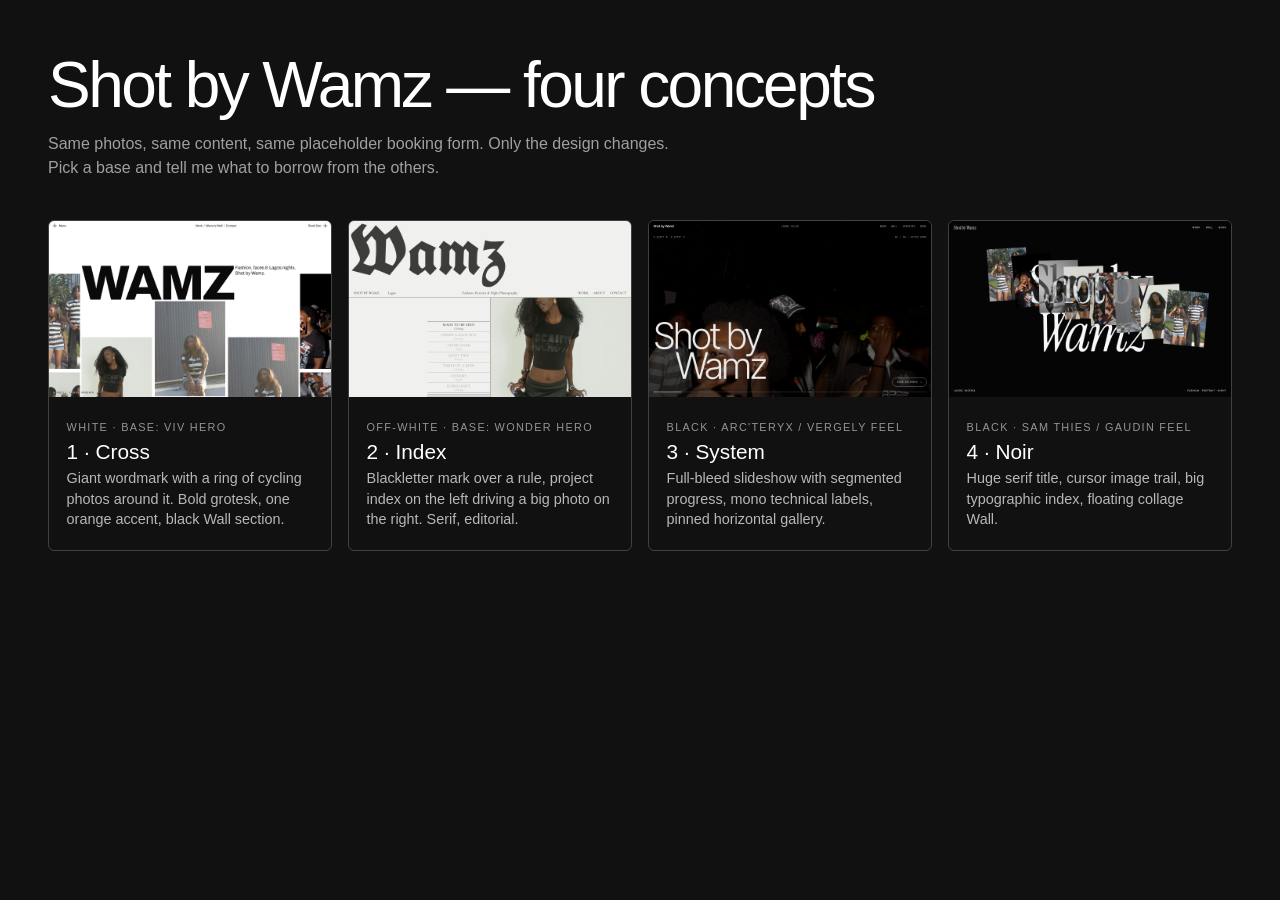
==== index.html @ 978f9d4b "Add four Shot by Wamz website concepts with shared content and booking form Co-Authored-By: Claude S" ====
<!doctype html><html lang="en"><head><meta charset="utf-8"><meta name="viewport" content="width=device-width,initial-scale=1">
<title>Shot by Wamz — Concepts</title>
<style>
*{box-sizing:border-box;margin:0}body{font-family:Helvetica,Arial,sans-serif;background:#111;color:#fff;padding:clamp(1.2rem,4vw,3rem)}
h1{font-weight:500;font-size:clamp(2rem,5vw,4rem);letter-spacing:-.04em}p.s{opacity:.6;margin:.6rem 0 2.5rem;max-width:40rem;line-height:1.5}
.g{display:grid;grid-template-columns:repeat(auto-fit,minmax(260px,1fr));gap:1rem}
a{color:inherit;text-decoration:none;display:block;border:1px solid #fff3;border-radius:6px;overflow:hidden;transition:transform .3s}
a:hover{transform:translateY(-4px)}a img{width:100%;aspect-ratio:16/10;object-fit:cover;object-position:top}
a div{padding:1rem 1.1rem 1.3rem}small{opacity:.55;letter-spacing:.12em;text-transform:uppercase;font-size:.68rem}b{display:block;font-weight:500;font-size:1.3rem;margin:.3rem 0}span{opacity:.7;font-size:.9rem;line-height:1.4;display:block}
</style></head><body>
<h1>Shot by Wamz — four concepts</h1>
<p class="s">Same photos, same content, same placeholder booking form. Only the design changes. Pick a base and tell me what to borrow from the others.</p>
<div class="g">
<a href="viv.html"><img src="shots/c1.png" alt=""><div><small>White · base: VIV hero</small><b>1 · Cross</b><span>Giant wordmark with a ring of cycling photos around it. Bold grotesk, one orange accent, black Wall section.</span></div></a>
<a href="wonder.html"><img src="shots/c2.png" alt=""><div><small>Off-white · base: Wonder hero</small><b>2 · Index</b><span>Blackletter mark over a rule, project index on the left driving a big photo on the right. Serif, editorial.</span></div></a>
<a href="system.html"><img src="shots/c3.png" alt=""><div><small>Black · Arc'teryx / Vergely feel</small><b>3 · System</b><span>Full-bleed slideshow with segmented progress, mono technical labels, pinned horizontal gallery.</span></div></a>
<a href="noir.html"><img src="shots/c4.png" alt=""><div><small>Black · Sam Thies / Gaudin feel</small><b>4 · Noir</b><span>Huge serif title, cursor image trail, big typographic index, floating collage Wall.</span></div></a>
</div></body></html>
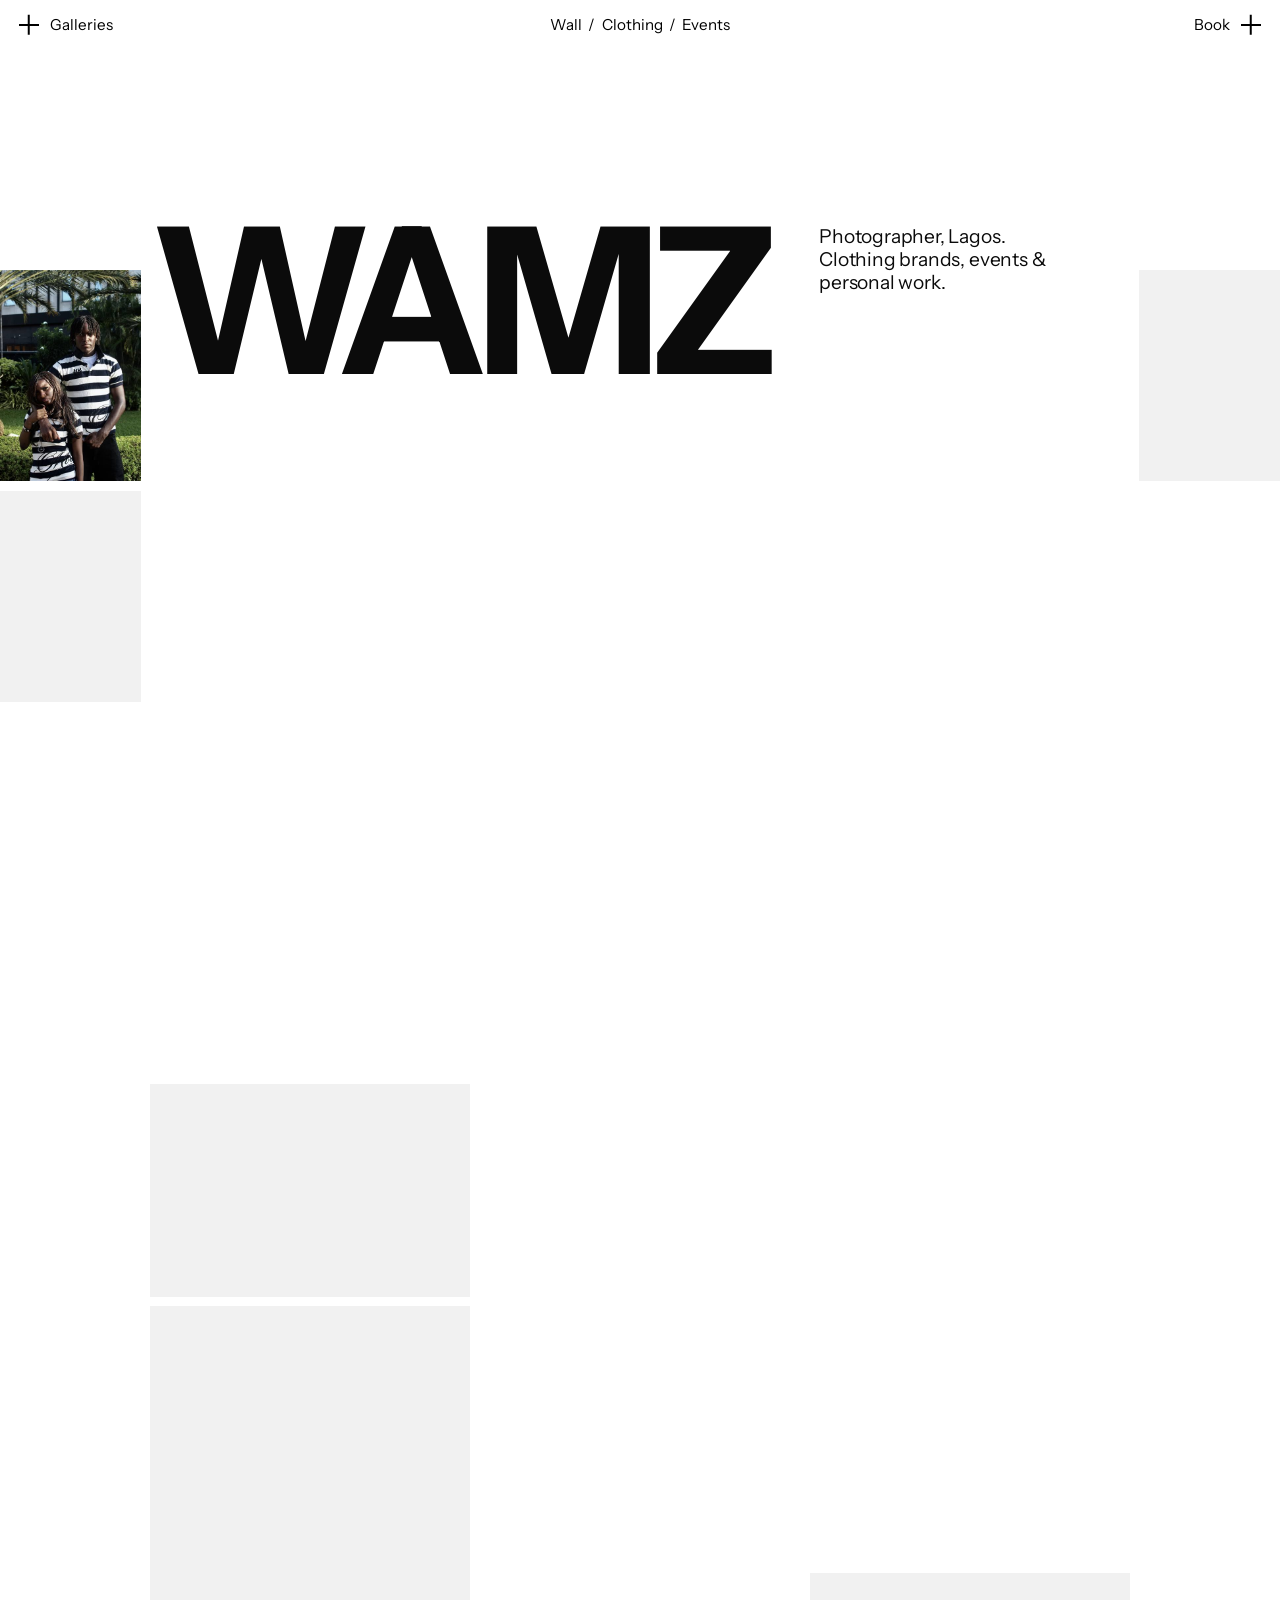
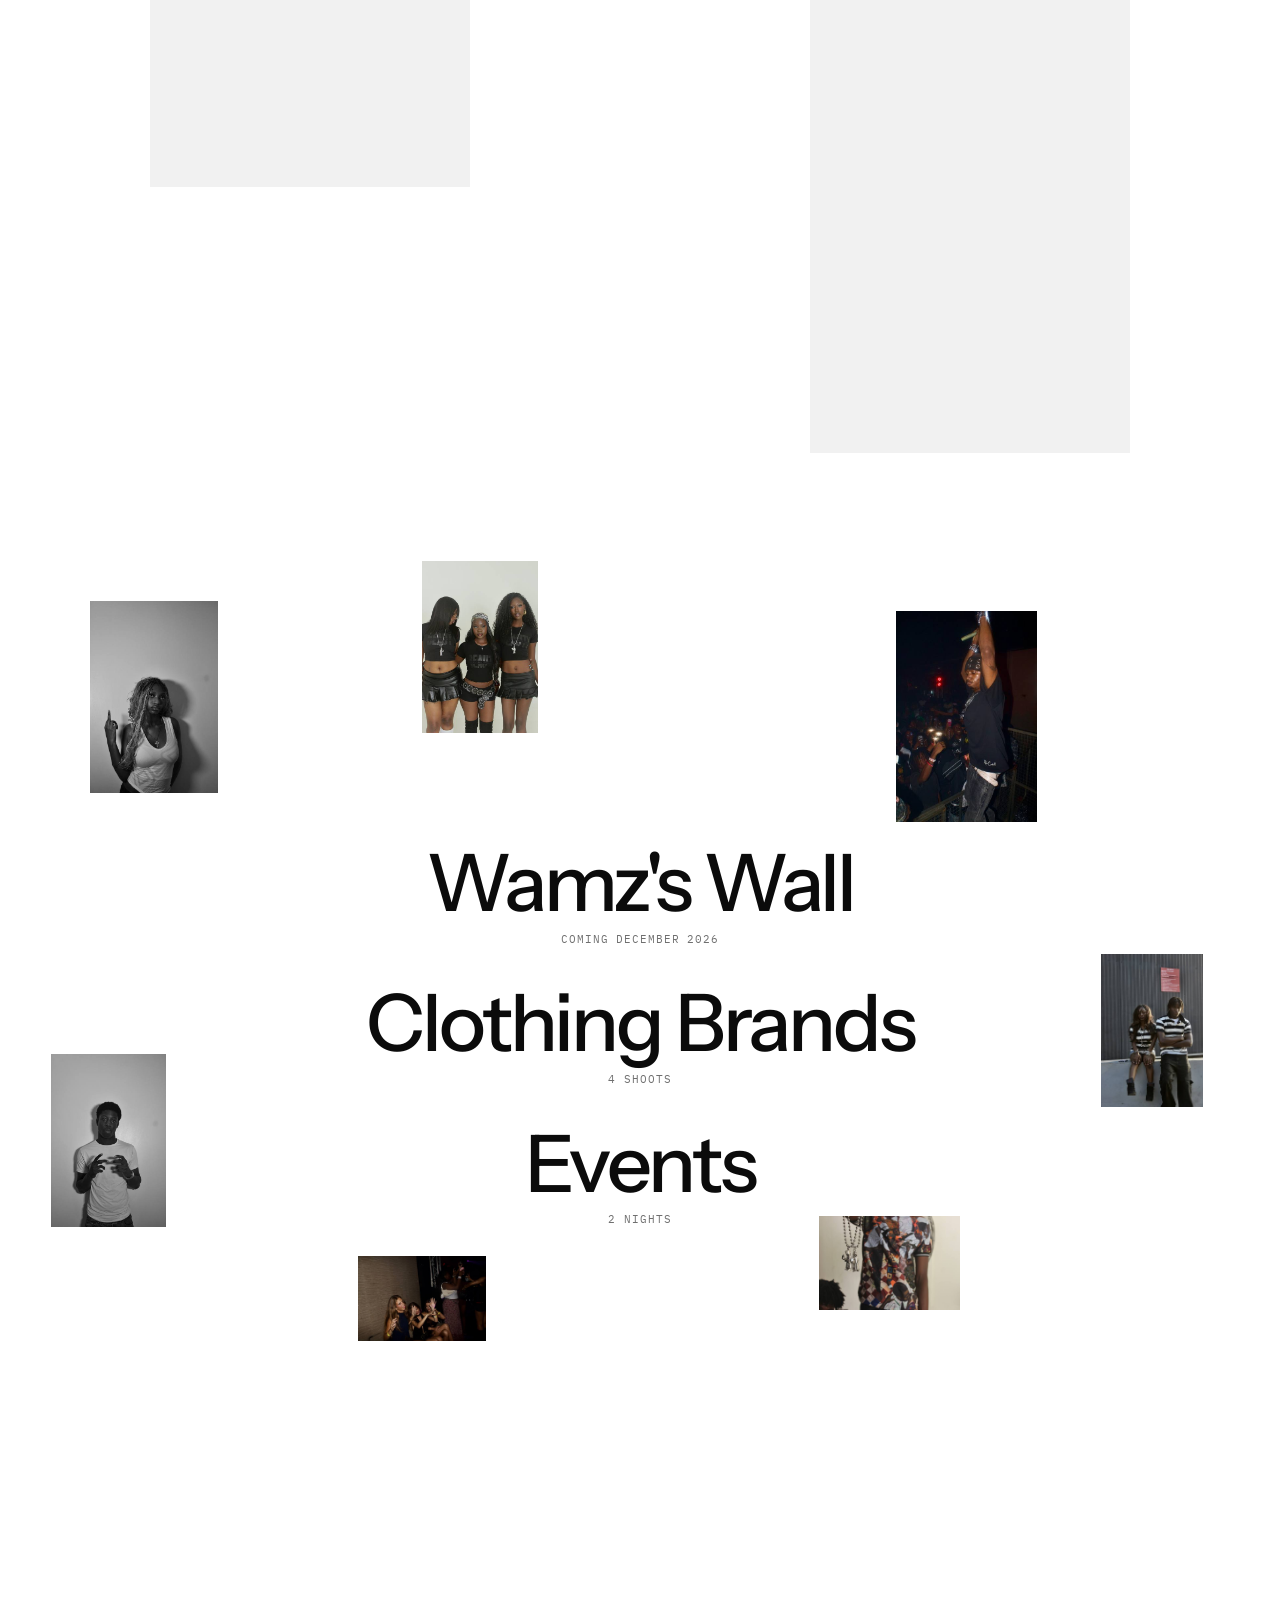
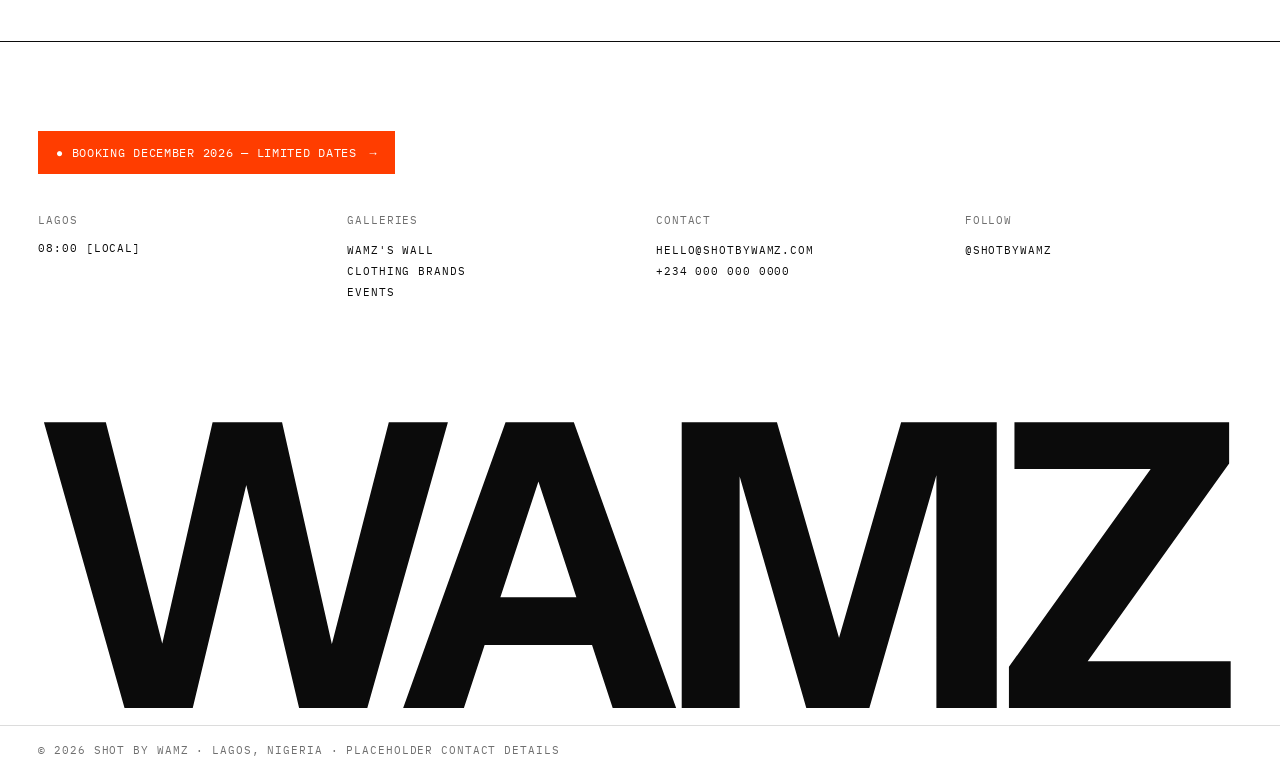
==== commit 21d5ee2e: "Build Shot by Wamz site: VIV-style home, Per Appelgren-style gallery doors, three galleries, booking" ====
--- a/index.html
+++ b/index.html
@@ -1,18 +1,135 @@
-<!doctype html><html lang="en"><head><meta charset="utf-8"><meta name="viewport" content="width=device-width,initial-scale=1">
-<title>Shot by Wamz — Concepts</title>
+<!doctype html>
+<html lang="en">
+<head>
+<meta charset="utf-8">
+<meta name="viewport" content="width=device-width,initial-scale=1,viewport-fit=cover">
+<title>Shot by Wamz — Photographer, Lagos</title>
+<meta name="description" content="Shot by Wamz — Lagos-based photographer. Clothing brands, events and personal work. Booking December 2026.">
+<link rel="stylesheet" href="site.css">
 <style>
-*{box-sizing:border-box;margin:0}body{font-family:Helvetica,Arial,sans-serif;background:#111;color:#fff;padding:clamp(1.2rem,4vw,3rem)}
-h1{font-weight:500;font-size:clamp(2rem,5vw,4rem);letter-spacing:-.04em}p.s{opacity:.6;margin:.6rem 0 2.5rem;max-width:40rem;line-height:1.5}
-.g{display:grid;grid-template-columns:repeat(auto-fit,minmax(260px,1fr));gap:1rem}
-a{color:inherit;text-decoration:none;display:block;border:1px solid #fff3;border-radius:6px;overflow:hidden;transition:transform .3s}
-a:hover{transform:translateY(-4px)}a img{width:100%;aspect-ratio:16/10;object-fit:cover;object-position:top}
-a div{padding:1rem 1.1rem 1.3rem}small{opacity:.55;letter-spacing:.12em;text-transform:uppercase;font-size:.68rem}b{display:block;font-weight:500;font-size:1.3rem;margin:.3rem 0}span{opacity:.7;font-size:.9rem;line-height:1.4;display:block}
-</style></head><body>
-<h1>Shot by Wamz — four concepts</h1>
-<p class="s">Same photos, same content, same placeholder booking form. Only the design changes. Pick a base and tell me what to borrow from the others.</p>
-<div class="g">
-<a href="viv.html"><img src="shots/c1.png" alt=""><div><small>White · base: VIV hero</small><b>1 · Cross</b><span>Giant wordmark with a ring of cycling photos around it. Bold grotesk, one orange accent, black Wall section.</span></div></a>
-<a href="wonder.html"><img src="shots/c2.png" alt=""><div><small>Off-white · base: Wonder hero</small><b>2 · Index</b><span>Blackletter mark over a rule, project index on the left driving a big photo on the right. Serif, editorial.</span></div></a>
-<a href="system.html"><img src="shots/c3.png" alt=""><div><small>Black · Arc'teryx / Vergely feel</small><b>3 · System</b><span>Full-bleed slideshow with segmented progress, mono technical labels, pinned horizontal gallery.</span></div></a>
-<a href="noir.html"><img src="shots/c4.png" alt=""><div><small>Black · Sam Thies / Gaudin feel</small><b>4 · Noir</b><span>Huge serif title, cursor image trail, big typographic index, floating collage Wall.</span></div></a>
-</div></body></html>
+/* ---------- hero (VIV-style): wordmark + continuous photo columns ---------- */
+.top{position:relative}
+.mark{position:absolute;left:11.7vw;top:25vh;z-index:0;font-weight:700;font-size:16vw;line-height:.74;letter-spacing:-.055em;white-space:nowrap;pointer-events:none}
+.mark span{display:inline-block;transform:translateY(40%);opacity:0;animation:rise 1.2s var(--ease) .15s forwards}
+@keyframes rise{to{transform:none;opacity:1}}
+.tag{position:absolute;left:64vw;top:25vh;z-index:3;font-size:clamp(1rem,1.5vw,1.4rem);line-height:1.2;max-width:22vw;letter-spacing:-.01em}
+.cols{position:relative;z-index:1;display:grid;grid-template-columns:11vw 25vw 25vw 25vw 11vw;justify-content:space-between;align-items:start;padding-bottom:6vw}
+.col{display:flex;flex-direction:column;gap:.75vw}
+.col:nth-child(1),.col:nth-child(5){margin-top:30vh}
+.col:nth-child(2),.col:nth-child(4){margin-top:66vh}
+.col:nth-child(3){margin-top:45.5vh;z-index:2}
+.cell{position:relative;background:#f1f1f1;overflow:hidden}
+.cell img{position:absolute;inset:0;width:100%;height:100%;object-fit:cover}
+.cell img.fade{opacity:0;transition:opacity .9s ease}
+.cell img.fade.on{opacity:1}
+.cell.reveal{opacity:0;transform:translateY(30px);transition:opacity 1s var(--ease),transform 1s var(--ease)}
+.cell.reveal.in{opacity:1;transform:none}
+@media(max-width:760px){
+ .mark{left:4.5vw;top:25vh;font-size:30vw}
+ .tag{left:4.5vw;top:15vh;max-width:70vw;font-size:1.05rem}
+ .cols{grid-template-columns:1fr 1fr;justify-content:stretch;gap:2.6vw;padding:0 2.6vw 6vw}
+ .col{gap:2.6vw}
+ .col:nth-child(1){margin-top:calc(25vh + 17vw)}
+ .col:nth-child(2){margin-top:calc(25vh + 17vw + 24vh)}
+}
+/* ---------- doors (Per Appelgren-style blank space) ---------- */
+.doors{position:relative;min-height:112vh;display:grid;place-items:center;padding:6rem 1rem;overflow:hidden}
+.names{position:relative;z-index:3;display:grid;gap:clamp(1.2rem,3vw,2.6rem);text-align:center}
+.names a{font-weight:500;font-size:clamp(2.2rem,6.2vw,5.6rem);line-height:1;letter-spacing:-.04em;transition:opacity .35s,color .35s}
+.names a small{display:block;margin-top:.7rem;color:var(--mute);font-size:.7rem}
+.names a:hover,.names a:focus-visible{color:var(--accent)}
+.names.hov a:not(.on){opacity:.22}
+.dimg{position:absolute;z-index:1;width:var(--w);left:var(--x);top:var(--y);animation:float 9s ease-in-out infinite;animation-delay:var(--dl,0s);transition:opacity .5s,filter .5s;background:#f1f1f1}
+.dimg img{width:100%;height:auto}
+.doors.hov .dimg:not(.on){opacity:.1}
+@keyframes float{50%{transform:translateY(-10px)}}
+/* 7 images around the names — desktop */
+.dimg:nth-of-type(1){--x:7%;--y:7%;--w:10vw}
+.dimg:nth-of-type(2){--x:33%;--y:3%;--w:9vw;--dl:-2s}
+.dimg:nth-of-type(3){--x:70%;--y:8%;--w:11vw;--dl:-4s}
+.dimg:nth-of-type(4){--x:86%;--y:42%;--w:8vw;--dl:-6s}
+.dimg:nth-of-type(5){--x:4%;--y:52%;--w:9vw;--dl:-3s}
+.dimg:nth-of-type(6){--x:28%;--y:72%;--w:10vw;--dl:-5s}
+.dimg:nth-of-type(7){--x:64%;--y:68%;--w:11vw;--dl:-1s}
+@media(max-width:760px){
+ .doors{min-height:108svh;padding:5rem .5rem}
+ .names a{font-size:clamp(2rem,9.5vw,3.2rem)}
+ .dimg:nth-of-type(1){--x:58%;--y:4%;--w:30vw}
+ .dimg:nth-of-type(2){--x:5%;--y:15%;--w:27vw}
+ .dimg:nth-of-type(3){--x:66%;--y:27%;--w:21vw}
+ .dimg:nth-of-type(4){--x:4%;--y:60%;--w:23vw}
+ .dimg:nth-of-type(5){--x:58%;--y:63%;--w:30vw}
+ .dimg:nth-of-type(6){--x:30%;--y:83%;--w:21vw}
+ .dimg:nth-of-type(7){--x:74%;--y:90%;--w:20vw}
+}
+</style>
+</head>
+<body data-page="home">
+<main>
+  <div class="top" id="top">
+    <p class="tag">Photographer, Lagos.<br>Clothing brands, events &amp; personal work.</p>
+    <h1 class="mark" aria-label="Wamz"><span>WAMZ</span></h1>
+    <div class="cols" id="cols"></div>
+  </div>
+
+  <section class="doors" id="doors" aria-label="Galleries">
+    <nav class="names mono-off" id="names">
+      <a href="wall.html" data-cat="wall">Wamz's Wall<small class="mono">Coming December 2026</small></a>
+      <a href="clothing.html" data-cat="clothing">Clothing Brands<small class="mono">4 shoots</small></a>
+      <a href="events.html" data-cat="events">Events<small class="mono">2 nights</small></a>
+    </nav>
+  </section>
+</main>
+
+<script src="data.js"></script>
+<script src="site.js"></script>
+<script>
+/* ---- hero columns ---- */
+const COLS = [
+  ['c01-2351','e01-2562','wwall-1205','c02-0849','e02-2685','c01-2437'],
+  ['c02-0765','e01-2535','c01-2383'],
+  ['c02-0808','c04-0237','wwall-1148'],
+  ['c01-2308','e02-2680','c03-1129'],
+  ['e02-2580','c02-1235','wwall-1233','c04-7099','e01-2606','c02-0900']
+];
+const CYC = Object.values(P).filter(p => p.h / p.w > 1.4).map(p => p.id);   // portrait-only pool for the cycling cells
+const mq = matchMedia('(max-width:760px)');
+const colsEl = document.getElementById('cols');
+let timer;
+function cell(id, cycle){
+  const p = P[id], aspect = cycle ? '2/3' : `${p.w}/${p.h}`;
+  return `<div class="cell reveal ${cycle ? 'cyc' : ''}" style="aspect-ratio:${aspect}"><img src="${thumb(id)}" alt="${alt(id)}" ${cycle ? '' : 'loading="lazy"'}></div>`;
+}
+function build(){
+  clearInterval(timer);
+  let cols;
+  if (mq.matches) {                                  // mobile: 2-column feed, natural proportions
+    const flat = []; for (let r = 0; r < 6; r++) COLS.forEach(c => c[r] && flat.push(c[r]));
+    cols = [[], []]; flat.forEach((id, i) => cols[i % 2].push(id));
+  } else cols = COLS;
+  colsEl.innerHTML = cols.map((c, ci) => `<div class="col">${c.map((id, i) => cell(id, !mq.matches && i === 0)).join('')}</div>`).join('');
+  requestAnimationFrame(() => colsEl.querySelectorAll('.cell').forEach((c, i) => setTimeout(() => c.classList.add('in'), 60 * (i % 7))));
+  if (!mq.matches) {                                  // desktop: first cell of each column keeps swapping, like the VIV hero
+    const cyc = [...colsEl.querySelectorAll('.cyc')]; let n = 0;
+    timer = setInterval(() => {
+      const c = cyc[[2,0,4,1,3][n % 5]], id = CYC[Math.floor(Math.random() * CYC.length)];
+      const im = new Image(); im.src = thumb(id); im.alt = alt(id); im.className = 'fade';
+      im.onload = () => { c.appendChild(im); requestAnimationFrame(() => im.classList.add('on'));
+        [...c.querySelectorAll('img')].slice(0, -1).forEach(o => setTimeout(() => o.remove(), 1000)); };
+      n++;
+    }, 1500);
+  }
+}
+mq.addEventListener('change', build); build();
+
+/* ---- the "doors": 7 photos scattered around three gallery names ---- */
+const DOORS = [['wwall-1162','wall'],['c02-1304','clothing'],['e02-2778','events'],['c01-2418','clothing'],['wwall-1216','wall'],['e01-2558','events'],['c03-1091','clothing']];
+const doors = document.getElementById('doors'), names = document.getElementById('names');
+names.insertAdjacentHTML('beforebegin', DOORS.map(([id, cat]) => `<a class="dimg" href="${cat === 'wall' ? 'wall' : cat}.html" data-cat="${cat}" tabindex="-1" aria-hidden="true"><img src="${thumb(id)}" alt="" loading="lazy" width="${P[id].w}" height="${P[id].h}"></a>`).join(''));
+const hov = cat => { doors.classList.toggle('hov', !!cat); names.classList.toggle('hov', !!cat);
+  doors.querySelectorAll('[data-cat]').forEach(el => el.classList.toggle('on', el.dataset.cat === cat)); };
+names.querySelectorAll('a').forEach(a => { a.addEventListener('mouseenter', () => hov(a.dataset.cat)); a.addEventListener('focus', () => hov(a.dataset.cat));
+  a.addEventListener('mouseleave', () => hov()); a.addEventListener('blur', () => hov()); });
+</script>
+</body>
+</html>
--- a/site.css
+++ b/site.css
@@ -0,0 +1,96 @@
+@font-face{font-family:"Instrument Sans";src:url(fonts/instrumentsans-400.woff2) format("woff2");font-weight:400;font-display:swap}
+@font-face{font-family:"Instrument Sans";src:url(fonts/instrumentsans-500.woff2) format("woff2");font-weight:500;font-display:swap}
+@font-face{font-family:"Instrument Sans";src:url(fonts/instrumentsans-700.woff2) format("woff2");font-weight:700;font-display:swap}
+@font-face{font-family:"Plex Mono";src:url(fonts/plexmono-400.woff2) format("woff2");font-weight:400;font-display:swap}
+
+:root{--bg:#fff;--fg:#0b0b0b;--mute:#6f6f6f;--hair:#dcdcdc;--accent:#ff3d00;--ease:cubic-bezier(.22,1,.36,1);--pad:clamp(1rem,3vw,2.6rem)}
+*{box-sizing:border-box;margin:0;padding:0}
+html{-webkit-text-size-adjust:100%;scroll-behavior:smooth}
+body{background:var(--bg);color:var(--fg);font-family:"Instrument Sans",Helvetica,Arial,sans-serif;font-weight:400;font-size:1rem;line-height:1.45;overflow-x:hidden;-webkit-font-smoothing:antialiased}
+img{display:block;max-width:100%}
+a{color:inherit;text-decoration:none}
+button{font:inherit;color:inherit;background:none;border:0;cursor:pointer}
+:focus-visible{outline:2px solid var(--fg);outline-offset:3px}
+.mono{font-family:"Plex Mono",ui-monospace,monospace;font-size:.7rem;letter-spacing:.08em;text-transform:uppercase}
+[data-reveal]{opacity:0;transform:translateY(20px);transition:opacity .9s var(--ease),transform .9s var(--ease);transition-delay:var(--d,0s)}
+[data-reveal].in{opacity:1;transform:none}
+@media(prefers-reduced-motion:reduce){*{animation:none!important;transition:none!important}[data-reveal]{opacity:1;transform:none}html{scroll-behavior:auto}}
+
+/* ---------- header ---------- */
+.hd{position:fixed;inset:0 0 auto 0;z-index:60;display:flex;justify-content:space-between;align-items:flex-start;padding:.9rem 1.2rem;color:#fff;mix-blend-mode:difference;pointer-events:none;font-size:.95rem}
+.hd>*{pointer-events:auto}
+.side{display:inline-flex;align-items:center;gap:.7rem}
+.side i{position:relative;width:20px;height:20px;display:block;flex:none}
+.side i:before,.side i:after{content:"";position:absolute;background:currentColor;left:0;top:9px;width:20px;height:1.5px}
+.side i:after{transform:rotate(90deg);transition:transform .4s var(--ease)}
+.side[aria-expanded=true] i:after{transform:rotate(0)}
+.hd .mid{position:absolute;left:50%;transform:translateX(-50%);top:.9rem;display:flex;gap:.4rem}
+.hd .mid a:hover{text-decoration:underline;text-underline-offset:4px}
+.burger{display:none;position:absolute;left:50%;top:1.15rem;transform:translateX(-50%);width:26px;height:16px}
+.burger b{position:absolute;left:0;right:0;height:1.5px;background:currentColor}
+.burger b:first-child{top:0}.burger b:last-child{bottom:0}
+@media(max-width:760px){
+ .hd{padding:1rem 1.1rem}
+ .side{flex-direction:column;gap:.55rem}
+ .side i{width:24px;height:24px}.side i:before,.side i:after{top:11.2px;width:24px}
+ .side span{writing-mode:vertical-rl;font-size:1.05rem}
+ .hd .mid{display:none}.burger{display:block}
+}
+.menu{position:fixed;inset:0;z-index:50;background:var(--bg);display:flex;flex-direction:column;justify-content:center;padding:0 var(--pad);clip-path:inset(0 0 100% 0);visibility:hidden;transition:clip-path .8s var(--ease),visibility 0s .8s}
+.menu.open{clip-path:inset(0);visibility:visible;transition:clip-path .8s var(--ease)}
+.menu a{display:block;font-weight:500;font-size:clamp(2.4rem,8.5vw,7rem);line-height:1;letter-spacing:-.045em;padding:.1em 0}
+.menu a:hover{color:var(--accent)}
+.menu small{margin-top:2rem;color:var(--mute)}
+
+/* ---------- footer ---------- */
+.ft{padding:clamp(3rem,7vw,6rem) var(--pad) 0;overflow:hidden;border-top:1px solid var(--fg);margin-top:clamp(3rem,8vw,7rem)}
+.chip{display:inline-flex;align-items:center;gap:.8rem;background:var(--accent);color:#fff;padding:.8rem 1.1rem;font-family:"Plex Mono",monospace;font-size:.74rem;letter-spacing:.06em;text-transform:uppercase;transition:transform .3s var(--ease)}
+.chip:hover{transform:translateX(6px)}
+.ft .cols{display:grid;grid-template-columns:repeat(4,1fr);gap:2rem;margin-top:2.4rem}
+.ft h4{font-weight:400;color:var(--mute);margin-bottom:.7rem}
+.ft ul{list-style:none;line-height:1.9}
+.ft a:hover{text-decoration:underline;text-underline-offset:4px}
+.giant{font-weight:700;font-size:31vw;line-height:.74;letter-spacing:-.06em;white-space:nowrap;margin:2.4rem 0 0 -.02em;padding-bottom:1vw}
+.fine{padding:1rem var(--pad);color:var(--mute);border-top:1px solid var(--hair)}
+@media(max-width:760px){.ft .cols{grid-template-columns:1fr 1fr}.giant{margin-bottom:0}}
+
+/* ---------- page head (gallery pages) ---------- */
+.pg{padding:7rem var(--pad) 0}
+.pg .lab{color:var(--mute);display:flex;gap:1rem;align-items:center}
+.pg .lab:before{content:"";width:28px;height:1px;background:var(--fg)}
+.pg h1{font-weight:500;font-size:clamp(2.6rem,8vw,7.4rem);line-height:.95;letter-spacing:-.05em;margin:1rem 0 1.4rem}
+.pg .meta{display:flex;gap:1.5rem;flex-wrap:wrap;color:var(--mute)}
+.jump{display:flex;gap:.5rem 1.4rem;flex-wrap:wrap;margin-top:2.2rem;padding-top:1rem;border-top:1px solid var(--fg)}
+.jump a:hover{color:var(--accent)}
+.next{display:flex;justify-content:space-between;align-items:baseline;gap:1rem;padding:2rem var(--pad);margin-top:clamp(3rem,7vw,6rem);border-top:1px solid var(--fg);font-weight:500;font-size:clamp(1.8rem,5vw,4.4rem);letter-spacing:-.04em;transition:padding .5s var(--ease)}
+.next:hover{padding-left:calc(var(--pad) + 1rem)}
+.next span{font-family:"Plex Mono",monospace;font-size:.72rem;letter-spacing:.08em;text-transform:uppercase;font-weight:400;color:var(--mute)}
+
+/* ---------- photo + lightbox ---------- */
+.ph{position:relative;overflow:hidden;background:#f1f1f1;cursor:zoom-in}
+.ph img{width:100%;height:100%;object-fit:cover;transition:transform 1.2s var(--ease)}
+.ph:hover img{transform:scale(1.03)}
+.lb{position:fixed;inset:0;z-index:100;background:#fff;display:none;grid-template-rows:auto 1fr auto;padding:1rem}
+.lb.open{display:grid}
+.lb-top,.lb-bot{display:flex;justify-content:space-between;align-items:center;gap:1rem}
+.lb-img{display:grid;place-items:center;min-height:0;padding:.6rem 0}
+.lb-img img{max-height:100%;max-width:100%;object-fit:contain}
+.lb button{padding:.5rem .8rem;border:1px solid var(--fg);border-radius:99px}
+.lb button:hover{background:var(--fg);color:#fff}
+
+/* ---------- booking form ---------- */
+.bk{display:grid;gap:1.4rem;max-width:56rem}
+.bk-row{display:grid;grid-template-columns:1fr 1fr;gap:1.4rem}
+.bk label{display:grid;gap:.4rem}
+.bk label>span{font-family:"Plex Mono",monospace;font-size:.7rem;letter-spacing:.08em;text-transform:uppercase;color:var(--mute)}
+.bk input,.bk select,.bk textarea{font:inherit;color:inherit;background:transparent;border:0;border-bottom:1px solid var(--fg);padding:.7rem 0;border-radius:0;width:100%;appearance:none}
+.bk select{background-image:linear-gradient(45deg,transparent 50%,var(--fg) 50%),linear-gradient(135deg,var(--fg) 50%,transparent 50%);background-position:calc(100% - 12px) 55%,calc(100% - 7px) 55%;background-size:5px 5px;background-repeat:no-repeat}
+.bk textarea{min-height:7rem;resize:vertical}
+.bk input:focus,.bk select:focus,.bk textarea:focus{outline:0;border-color:var(--accent)}
+.bk-submit{justify-self:start;display:inline-flex;gap:.8rem;padding:1rem 1.8rem;background:var(--fg);color:#fff;border:1px solid var(--fg);font-family:"Plex Mono",monospace;font-size:.74rem;letter-spacing:.08em;text-transform:uppercase;transition:.3s}
+.bk-submit:hover{background:#fff;color:var(--fg)}
+.bk-note{color:var(--mute);font-size:.85rem;max-width:34rem}
+.bk-done{display:none;font-size:1.2rem}
+.bk.sent .bk-done{display:block}
+.bk.sent .bk-row,.bk.sent>label,.bk.sent .bk-submit,.bk.sent .bk-note{display:none}
+@media(max-width:640px){.bk-row{grid-template-columns:1fr}}
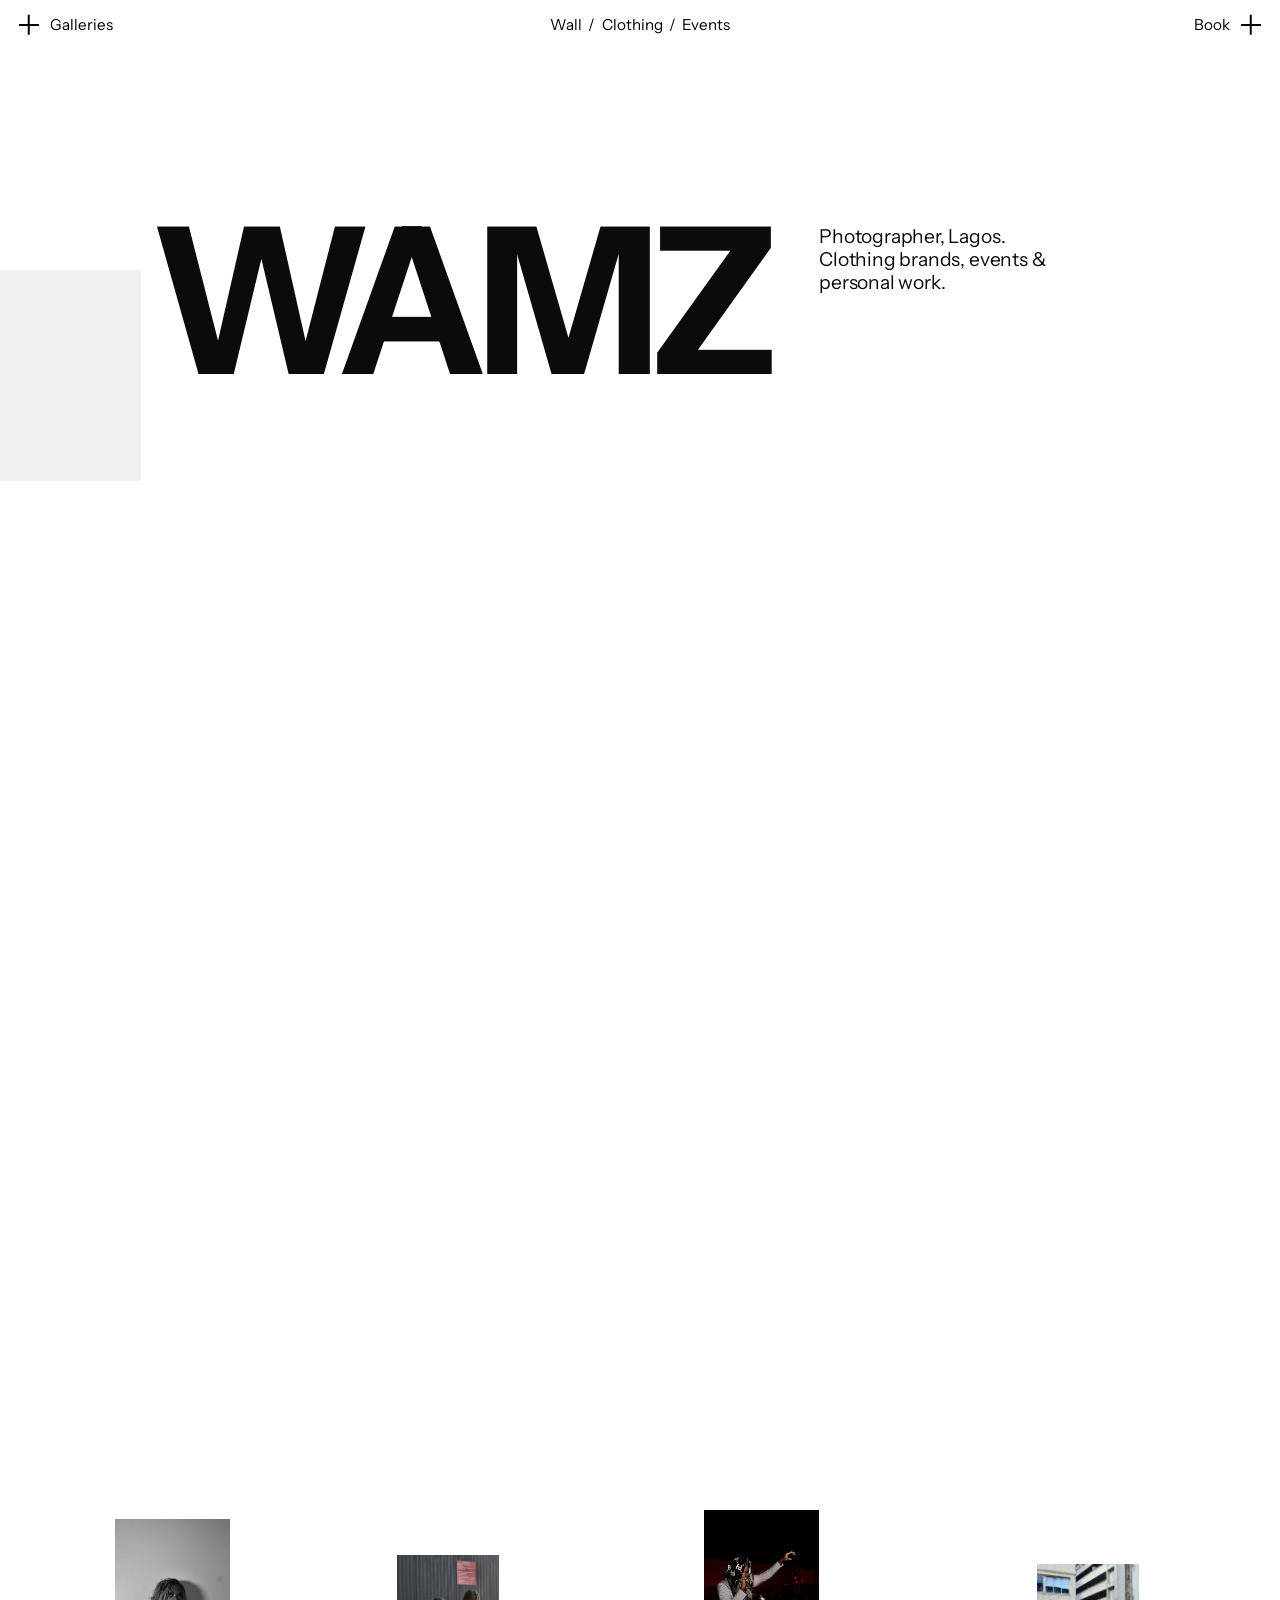
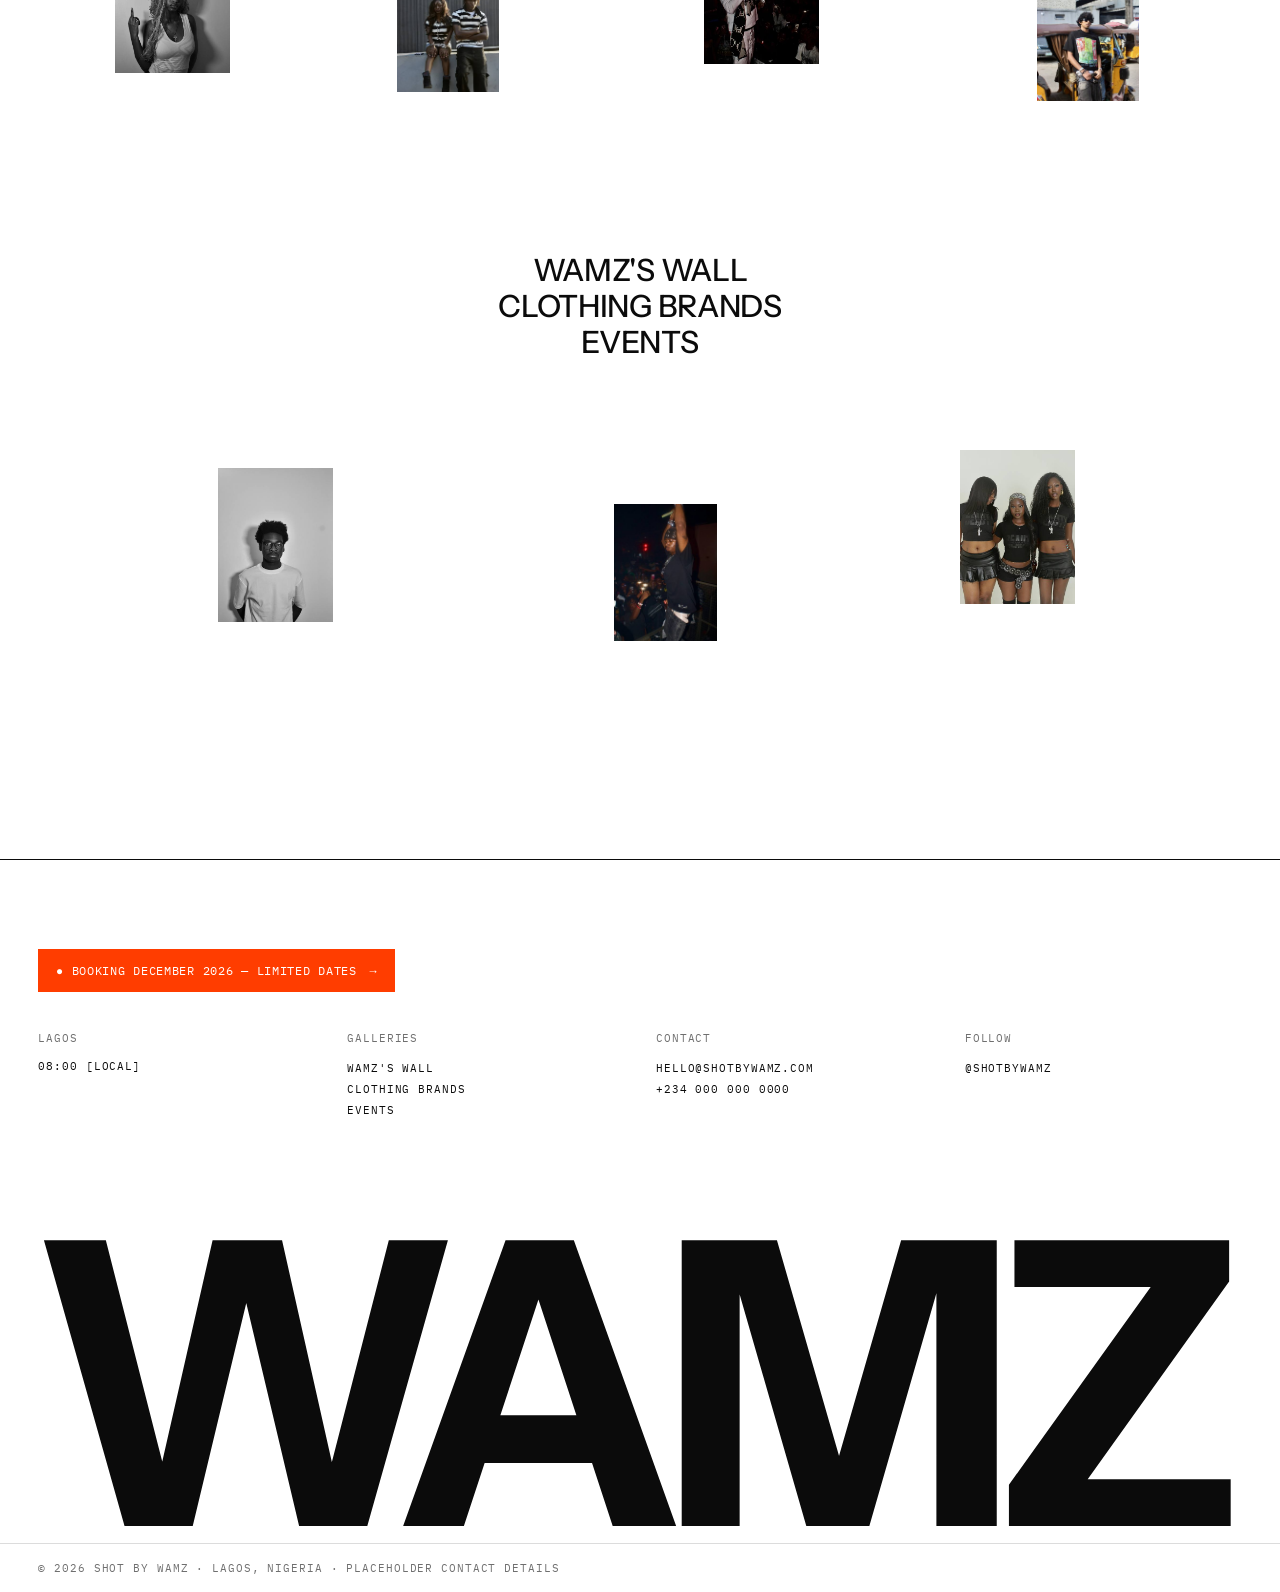
==== commit 47bec5dd: "Mobile revisions: 7-photo hero, compact uppercase gallery names, left menu, wall editions, brand/eve" ====
--- a/index.html
+++ b/index.html
@@ -18,12 +18,9 @@
 .col:nth-child(1),.col:nth-child(5){margin-top:30vh}
 .col:nth-child(2),.col:nth-child(4){margin-top:66vh}
 .col:nth-child(3){margin-top:45.5vh;z-index:2}
-.cell{position:relative;background:#f1f1f1;overflow:hidden}
+.cell{position:relative;background:#f1f1f1;overflow:hidden;opacity:0;transform:translateY(30px);transition:opacity 1s var(--ease),transform 1s var(--ease)}
+.cell.in{opacity:1;transform:none}
 .cell img{position:absolute;inset:0;width:100%;height:100%;object-fit:cover}
-.cell img.fade{opacity:0;transition:opacity .9s ease}
-.cell img.fade.on{opacity:1}
-.cell.reveal{opacity:0;transform:translateY(30px);transition:opacity 1s var(--ease),transform 1s var(--ease)}
-.cell.reveal.in{opacity:1;transform:none}
 @media(max-width:760px){
  .mark{left:4.5vw;top:25vh;font-size:30vw}
  .tag{left:4.5vw;top:15vh;max-width:70vw;font-size:1.05rem}
@@ -33,34 +30,33 @@
  .col:nth-child(2){margin-top:calc(25vh + 17vw + 24vh)}
 }
 /* ---------- doors (Per Appelgren-style blank space) ---------- */
-.doors{position:relative;min-height:112vh;display:grid;place-items:center;padding:6rem 1rem;overflow:hidden}
-.names{position:relative;z-index:3;display:grid;gap:clamp(1.2rem,3vw,2.6rem);text-align:center}
-.names a{font-weight:500;font-size:clamp(2.2rem,6.2vw,5.6rem);line-height:1;letter-spacing:-.04em;transition:opacity .35s,color .35s}
-.names a small{display:block;margin-top:.7rem;color:var(--mute);font-size:.7rem}
+.doors{position:relative;height:100vh;min-height:620px;display:grid;place-items:center;overflow:hidden}
+.names{position:relative;z-index:3;display:grid;gap:0;text-align:center;padding:.4rem .8rem;background:var(--bg)}
+.names a{display:block;font-weight:500;font-size:clamp(1.15rem,2.4vw,2.2rem);line-height:1.18;letter-spacing:-.01em;text-transform:uppercase;transition:opacity .35s,color .35s}
 .names a:hover,.names a:focus-visible{color:var(--accent)}
 .names.hov a:not(.on){opacity:.22}
-.dimg{position:absolute;z-index:1;width:var(--w);left:var(--x);top:var(--y);animation:float 9s ease-in-out infinite;animation-delay:var(--dl,0s);transition:opacity .5s,filter .5s;background:#f1f1f1}
-.dimg img{width:100%;height:auto}
+.dimg{position:absolute;z-index:1;width:var(--w);aspect-ratio:3/4;left:var(--x);top:var(--y);overflow:hidden;background:#f1f1f1;animation:float 9s ease-in-out infinite;animation-delay:var(--dl,0s);transition:opacity .5s}
+.dimg img{width:100%;height:100%;object-fit:cover}
 .doors.hov .dimg:not(.on){opacity:.1}
-@keyframes float{50%{transform:translateY(-10px)}}
-/* 7 images around the names — desktop */
-.dimg:nth-of-type(1){--x:7%;--y:7%;--w:10vw}
-.dimg:nth-of-type(2){--x:33%;--y:3%;--w:9vw;--dl:-2s}
-.dimg:nth-of-type(3){--x:70%;--y:8%;--w:11vw;--dl:-4s}
-.dimg:nth-of-type(4){--x:86%;--y:42%;--w:8vw;--dl:-6s}
-.dimg:nth-of-type(5){--x:4%;--y:52%;--w:9vw;--dl:-3s}
-.dimg:nth-of-type(6){--x:28%;--y:72%;--w:10vw;--dl:-5s}
-.dimg:nth-of-type(7){--x:64%;--y:68%;--w:11vw;--dl:-1s}
+@keyframes float{50%{transform:translateY(-8px)}}
+/* 7 vertical photos, kept in a top band and a bottom band so they never touch the names */
+.dimg:nth-of-type(1){--x:9%;--y:7%;--w:9vw}
+.dimg:nth-of-type(2){--x:31%;--y:11%;--w:8vw;--dl:-2s}
+.dimg:nth-of-type(3){--x:55%;--y:6%;--w:9vw;--dl:-4s}
+.dimg:nth-of-type(4){--x:81%;--y:12%;--w:8vw;--dl:-6s}
+.dimg:nth-of-type(5){--x:17%;--y:68%;--w:9vw;--dl:-3s}
+.dimg:nth-of-type(6){--x:48%;--y:72%;--w:8vw;--dl:-5s}
+.dimg:nth-of-type(7){--x:75%;--y:66%;--w:9vw;--dl:-1s}
 @media(max-width:760px){
- .doors{min-height:108svh;padding:5rem .5rem}
- .names a{font-size:clamp(2rem,9.5vw,3.2rem)}
- .dimg:nth-of-type(1){--x:58%;--y:4%;--w:30vw}
- .dimg:nth-of-type(2){--x:5%;--y:15%;--w:27vw}
- .dimg:nth-of-type(3){--x:66%;--y:27%;--w:21vw}
- .dimg:nth-of-type(4){--x:4%;--y:60%;--w:23vw}
- .dimg:nth-of-type(5){--x:58%;--y:63%;--w:30vw}
- .dimg:nth-of-type(6){--x:30%;--y:83%;--w:21vw}
- .dimg:nth-of-type(7){--x:74%;--y:90%;--w:20vw}
+ .doors{height:100svh;min-height:560px}
+ .names a{font-size:1.2rem}
+ .dimg:nth-of-type(1){--x:6%;--y:8%;--w:26vw}
+ .dimg:nth-of-type(2){--x:36%;--y:21%;--w:24vw}
+ .dimg:nth-of-type(3){--x:68%;--y:6%;--w:27vw}
+ .dimg:nth-of-type(4){--x:7%;--y:67%;--w:25vw}
+ .dimg:nth-of-type(5){--x:40%;--y:73%;--w:27vw}
+ .dimg:nth-of-type(6){--x:71%;--y:63%;--w:24vw}
+ .dimg:nth-of-type(7){--x:37%;--y:3%;--w:18vw}
 }
 </style>
 </head>
@@ -73,10 +69,10 @@
   </div>
 
   <section class="doors" id="doors" aria-label="Galleries">
-    <nav class="names mono-off" id="names">
-      <a href="wall.html" data-cat="wall">Wamz's Wall<small class="mono">Coming December 2026</small></a>
-      <a href="clothing.html" data-cat="clothing">Clothing Brands<small class="mono">4 shoots</small></a>
-      <a href="events.html" data-cat="events">Events<small class="mono">2 nights</small></a>
+    <nav class="names" id="names">
+      <a href="wall.html" data-cat="wall">Wamz's Wall</a>
+      <a href="clothing.html" data-cat="clothing">Clothing Brands</a>
+      <a href="events.html" data-cat="events">Events</a>
     </nav>
   </section>
 </main>
@@ -84,48 +80,24 @@
 <script src="data.js"></script>
 <script src="site.js"></script>
 <script>
-/* ---- hero columns ---- */
-const COLS = [
-  ['c01-2351','e01-2562','wwall-1205','c02-0849','e02-2685','c01-2437'],
-  ['c02-0765','e01-2535','c01-2383'],
-  ['c02-0808','c04-0237','wwall-1148'],
-  ['c01-2308','e02-2680','c03-1129'],
-  ['e02-2580','c02-1235','wwall-1233','c04-7099','e01-2606','c02-0900']
-];
-const CYC = Object.values(P).filter(p => p.h / p.w > 1.4).map(p => p.id);   // portrait-only pool for the cycling cells
+/* ---- hero: 7 photos, no repeats ---- */
+const H = WAMZ.hero;                                   // order as chosen
 const mq = matchMedia('(max-width:760px)');
 const colsEl = document.getElementById('cols');
-let timer;
-function cell(id, cycle){
-  const p = P[id], aspect = cycle ? '2/3' : `${p.w}/${p.h}`;
-  return `<div class="cell reveal ${cycle ? 'cyc' : ''}" style="aspect-ratio:${aspect}"><img src="${thumb(id)}" alt="${alt(id)}" ${cycle ? '' : 'loading="lazy"'}></div>`;
-}
+const cell = id => `<div class="cell" style="aspect-ratio:${P[id].w}/${P[id].h}" data-lb="${id}"><img src="${thumb(id)}" alt="${alt(id)}" width="${P[id].w}" height="${P[id].h}"></div>`;
 function build(){
-  clearInterval(timer);
   let cols;
-  if (mq.matches) {                                  // mobile: 2-column feed, natural proportions
-    const flat = []; for (let r = 0; r < 6; r++) COLS.forEach(c => c[r] && flat.push(c[r]));
-    cols = [[], []]; flat.forEach((id, i) => cols[i % 2].push(id));
-  } else cols = COLS;
-  colsEl.innerHTML = cols.map((c, ci) => `<div class="col">${c.map((id, i) => cell(id, !mq.matches && i === 0)).join('')}</div>`).join('');
-  requestAnimationFrame(() => colsEl.querySelectorAll('.cell').forEach((c, i) => setTimeout(() => c.classList.add('in'), 60 * (i % 7))));
-  if (!mq.matches) {                                  // desktop: first cell of each column keeps swapping, like the VIV hero
-    const cyc = [...colsEl.querySelectorAll('.cyc')]; let n = 0;
-    timer = setInterval(() => {
-      const c = cyc[[2,0,4,1,3][n % 5]], id = CYC[Math.floor(Math.random() * CYC.length)];
-      const im = new Image(); im.src = thumb(id); im.alt = alt(id); im.className = 'fade';
-      im.onload = () => { c.appendChild(im); requestAnimationFrame(() => im.classList.add('on'));
-        [...c.querySelectorAll('img')].slice(0, -1).forEach(o => setTimeout(() => o.remove(), 1000)); };
-      n++;
-    }, 1500);
-  }
+  if (mq.matches) cols = [[H[0], H[2], H[4], H[6]], [H[1], H[3], H[5]]];       // mobile: two columns, right one sits lower
+  else cols = [[H[3], H[6]], [H[1]], [H[0], H[5]], [H[2]], [H[4]]];            // desktop: five columns, continuing down the page
+  colsEl.innerHTML = cols.map(c => `<div class="col" data-set>${c.map(cell).join('')}</div>`).join('');
+  requestAnimationFrame(() => colsEl.querySelectorAll('.cell').forEach((c, i) => setTimeout(() => c.classList.add('in'), 70 * i)));
 }
 mq.addEventListener('change', build); build();
 
-/* ---- the "doors": 7 photos scattered around three gallery names ---- */
-const DOORS = [['wwall-1162','wall'],['c02-1304','clothing'],['e02-2778','events'],['c01-2418','clothing'],['wwall-1216','wall'],['e01-2558','events'],['c03-1091','clothing']];
+/* ---- the "doors": 7 vertical photos around three gallery names ---- */
 const doors = document.getElementById('doors'), names = document.getElementById('names');
-names.insertAdjacentHTML('beforebegin', DOORS.map(([id, cat]) => `<a class="dimg" href="${cat === 'wall' ? 'wall' : cat}.html" data-cat="${cat}" tabindex="-1" aria-hidden="true"><img src="${thumb(id)}" alt="" loading="lazy" width="${P[id].w}" height="${P[id].h}"></a>`).join(''));
+const page = c => c === 'wall' ? 'wall.html' : c + '.html';
+names.insertAdjacentHTML('beforebegin', WAMZ.doors.map(([id, cat]) => `<a class="dimg" href="${page(cat)}" data-cat="${cat}" tabindex="-1" aria-hidden="true"><img src="${thumb(id)}" alt="" loading="lazy"></a>`).join(''));
 const hov = cat => { doors.classList.toggle('hov', !!cat); names.classList.toggle('hov', !!cat);
   doors.querySelectorAll('[data-cat]').forEach(el => el.classList.toggle('on', el.dataset.cat === cat)); };
 names.querySelectorAll('a').forEach(a => { a.addEventListener('mouseenter', () => hov(a.dataset.cat)); a.addEventListener('focus', () => hov(a.dataset.cat));
--- a/site.css
+++ b/site.css
@@ -26,15 +26,17 @@
 .side[aria-expanded=true] i:after{transform:rotate(0)}
 .hd .mid{position:absolute;left:50%;transform:translateX(-50%);top:.9rem;display:flex;gap:.4rem}
 .hd .mid a:hover{text-decoration:underline;text-underline-offset:4px}
-.burger{display:none;position:absolute;left:50%;top:1.15rem;transform:translateX(-50%);width:26px;height:16px}
+.burger{display:none;width:28px;height:18px;position:relative}
 .burger b{position:absolute;left:0;right:0;height:1.5px;background:currentColor}
 .burger b:first-child{top:0}.burger b:last-child{bottom:0}
 @media(max-width:760px){
- .hd{padding:1rem 1.1rem}
- .side{flex-direction:column;gap:.55rem}
- .side i{width:24px;height:24px}.side i:before,.side i:after{top:11.2px;width:24px}
- .side span{writing-mode:vertical-rl;font-size:1.05rem}
- .hd .mid{display:none}.burger{display:block}
+ .hd{padding:1rem 1.1rem;align-items:center}
+ .hd #menuBtn{display:none}
+ .hd .mid{display:none}
+ .burger{display:block;position:static;transform:none;width:28px;height:18px;position:relative}
+ .burger b{transition:transform .4s var(--ease),top .4s var(--ease),bottom .4s var(--ease)}
+ .burger[aria-expanded=true] b:first-child{top:8px;transform:rotate(45deg)}
+ .burger[aria-expanded=true] b:last-child{bottom:8px;transform:rotate(-45deg)}
 }
 .menu{position:fixed;inset:0;z-index:50;background:var(--bg);display:flex;flex-direction:column;justify-content:center;padding:0 var(--pad);clip-path:inset(0 0 100% 0);visibility:hidden;transition:clip-path .8s var(--ease),visibility 0s .8s}
 .menu.open{clip-path:inset(0);visibility:visible;transition:clip-path .8s var(--ease)}
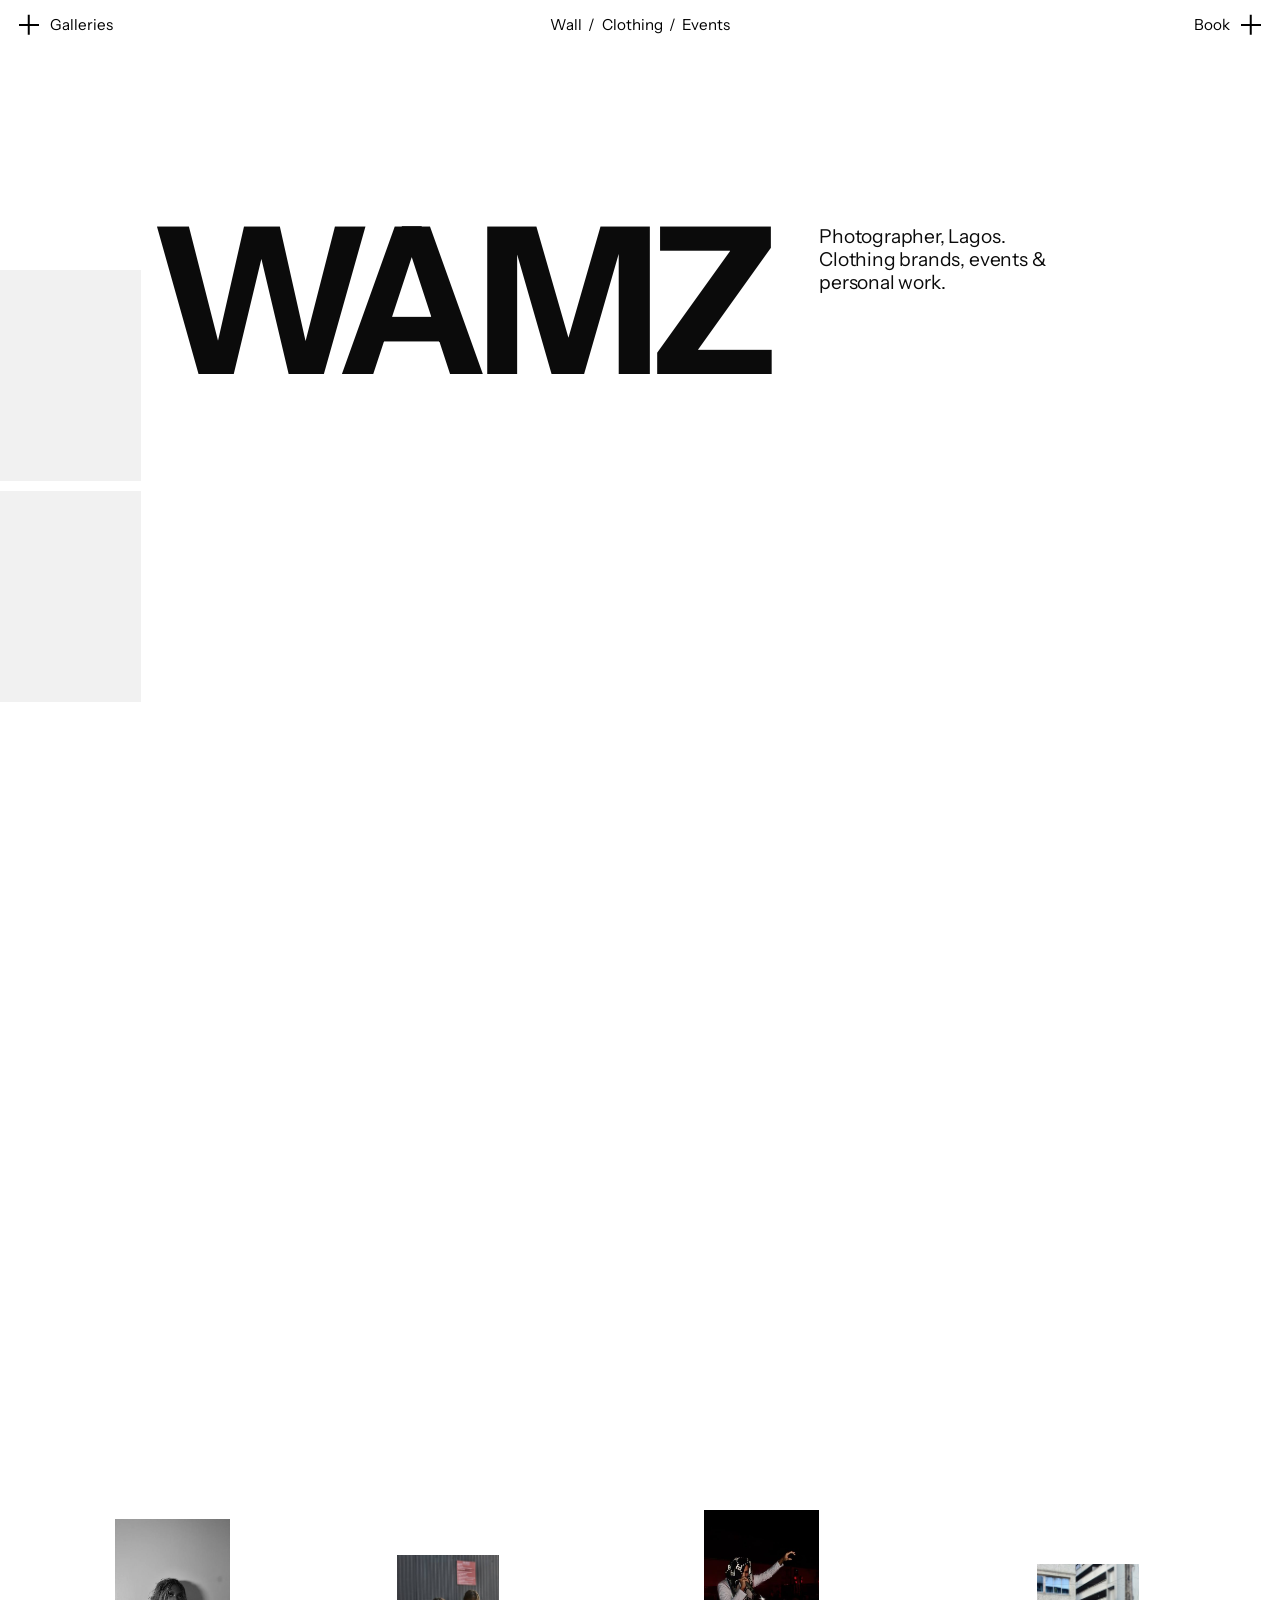
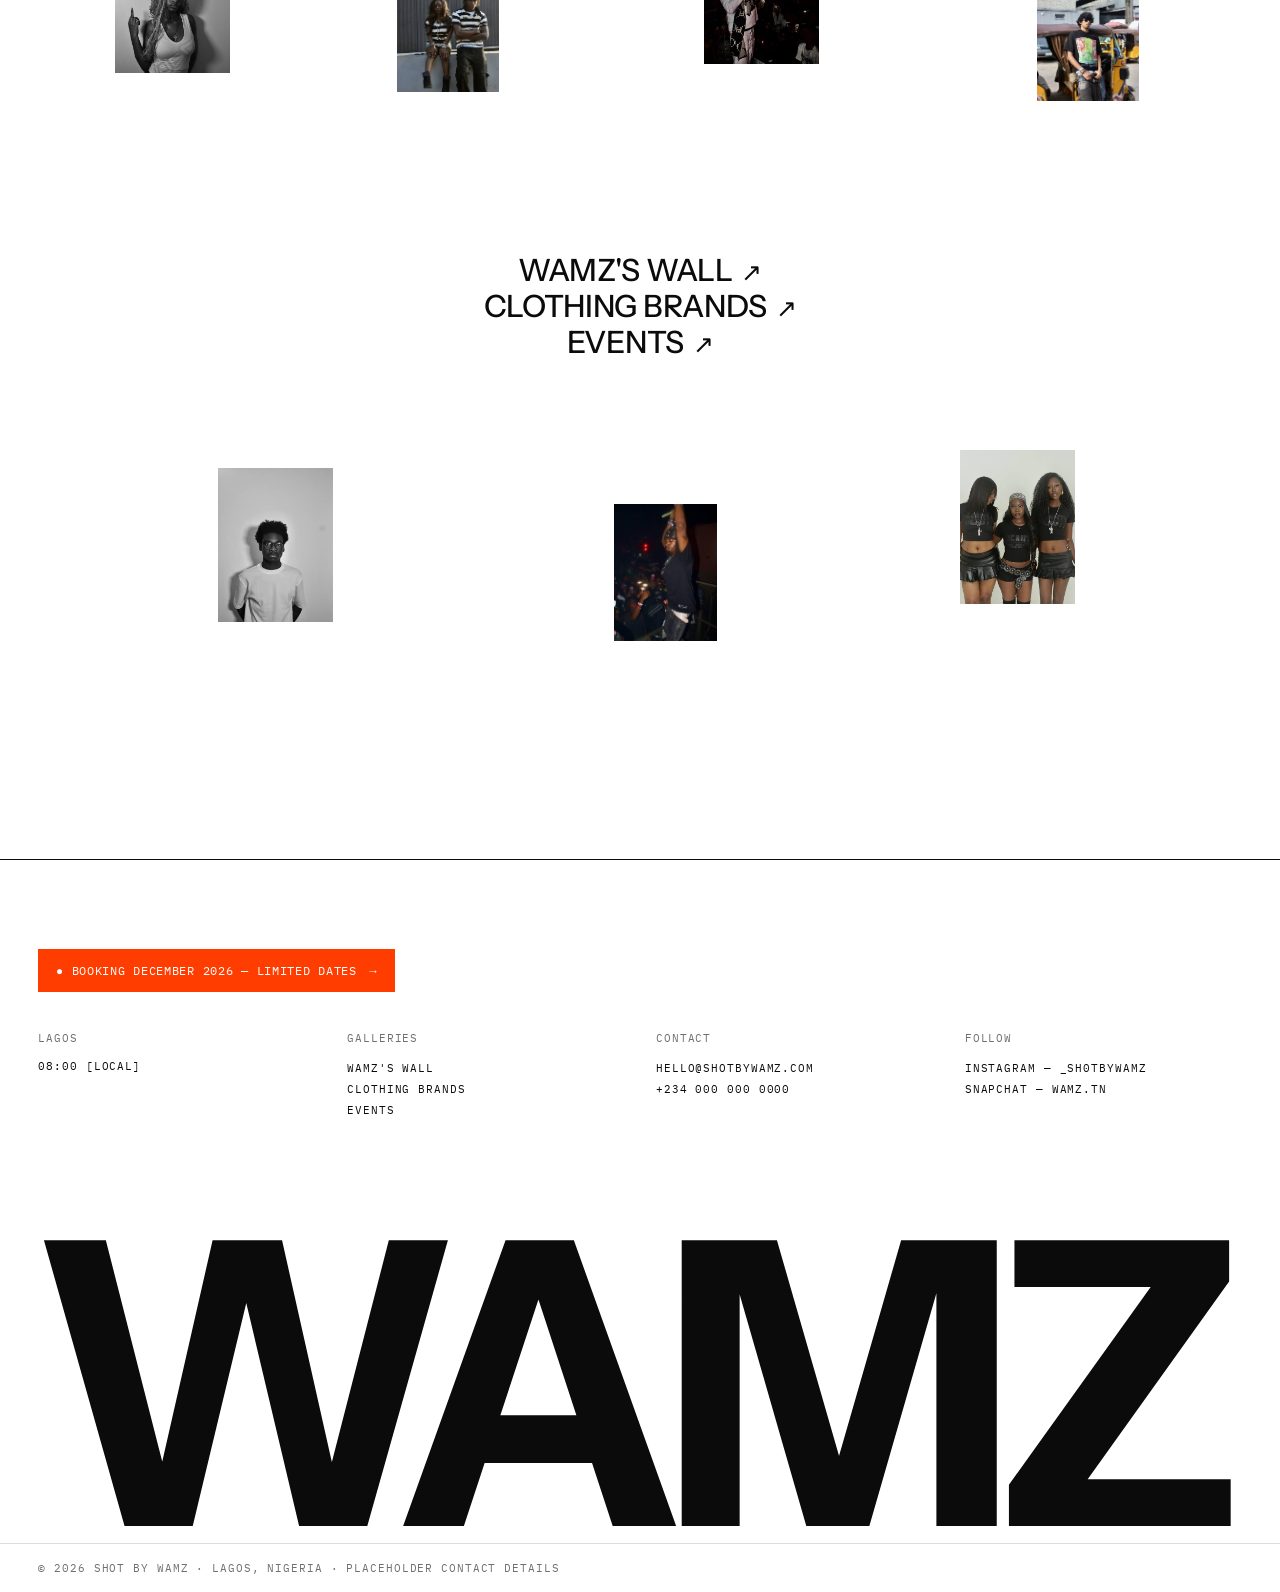
==== commit d9f88656: "Book page contact links, arrow + slow pulse on gallery names, hero nudge, remove demo text Co-Author" ====
--- a/index.html
+++ b/index.html
@@ -26,14 +26,17 @@
  .tag{left:4.5vw;top:15vh;max-width:70vw;font-size:1.05rem}
  .cols{grid-template-columns:1fr 1fr;justify-content:stretch;gap:2.6vw;padding:0 2.6vw 6vw}
  .col{gap:2.6vw}
- .col:nth-child(1){margin-top:calc(25vh + 17vw)}
- .col:nth-child(2){margin-top:calc(25vh + 17vw + 24vh)}
+ .col:nth-child(1){margin-top:calc(25vh + 22.5vw)}
+ .col:nth-child(2){margin-top:calc(25vh + 22.5vw + 24vh)}
 }
 /* ---------- doors (Per Appelgren-style blank space) ---------- */
 .doors{position:relative;height:100vh;min-height:620px;display:grid;place-items:center;overflow:hidden}
 .names{position:relative;z-index:3;display:grid;gap:0;text-align:center;padding:.4rem .8rem;background:var(--bg)}
 .names a{display:block;font-weight:500;font-size:clamp(1.15rem,2.4vw,2.2rem);line-height:1.18;letter-spacing:-.01em;text-transform:uppercase;transition:opacity .35s,color .35s}
 .names a:hover,.names a:focus-visible{color:var(--accent)}
+.names .ar{display:inline-block;margin-left:.35em;font-size:.8em;animation:nudge 3.4s ease-in-out infinite}
+.names a:nth-child(2) .ar{animation-delay:.5s}.names a:nth-child(3) .ar{animation-delay:1s}
+@keyframes nudge{0%,55%,100%{transform:translate(0,0)}75%{transform:translate(4px,-4px)}}
 .names.hov a:not(.on){opacity:.22}
 .dimg{position:absolute;z-index:1;width:var(--w);aspect-ratio:3/4;left:var(--x);top:var(--y);overflow:hidden;background:#f1f1f1;animation:float 9s ease-in-out infinite;animation-delay:var(--dl,0s);transition:opacity .5s}
 .dimg img{width:100%;height:100%;object-fit:cover}
@@ -70,9 +73,9 @@
 
   <section class="doors" id="doors" aria-label="Galleries">
     <nav class="names" id="names">
-      <a href="wall.html" data-cat="wall">Wamz's Wall</a>
-      <a href="clothing.html" data-cat="clothing">Clothing Brands</a>
-      <a href="events.html" data-cat="events">Events</a>
+      <a href="wall.html" data-cat="wall">Wamz's Wall<span class="ar" aria-hidden="true">↗</span></a>
+      <a href="clothing.html" data-cat="clothing">Clothing Brands<span class="ar" aria-hidden="true">↗</span></a>
+      <a href="events.html" data-cat="events">Events<span class="ar" aria-hidden="true">↗</span></a>
     </nav>
   </section>
 </main>
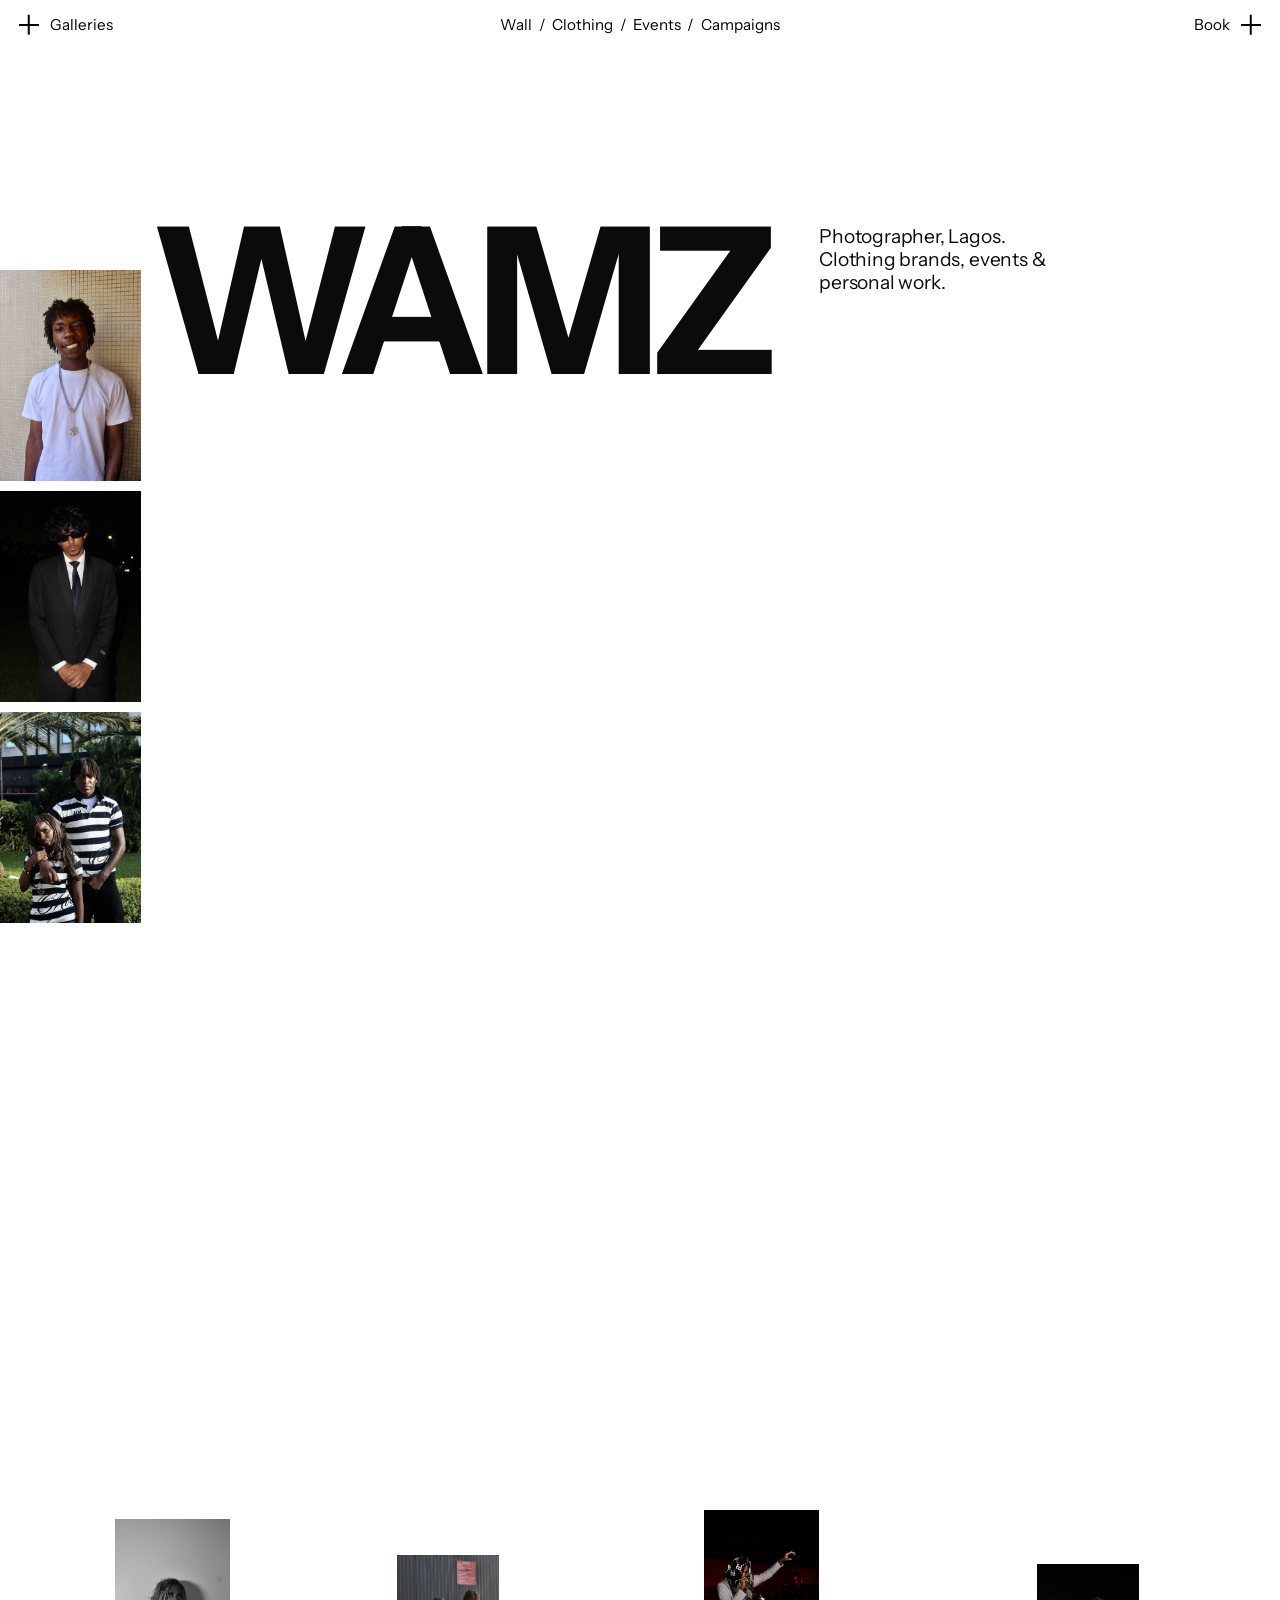
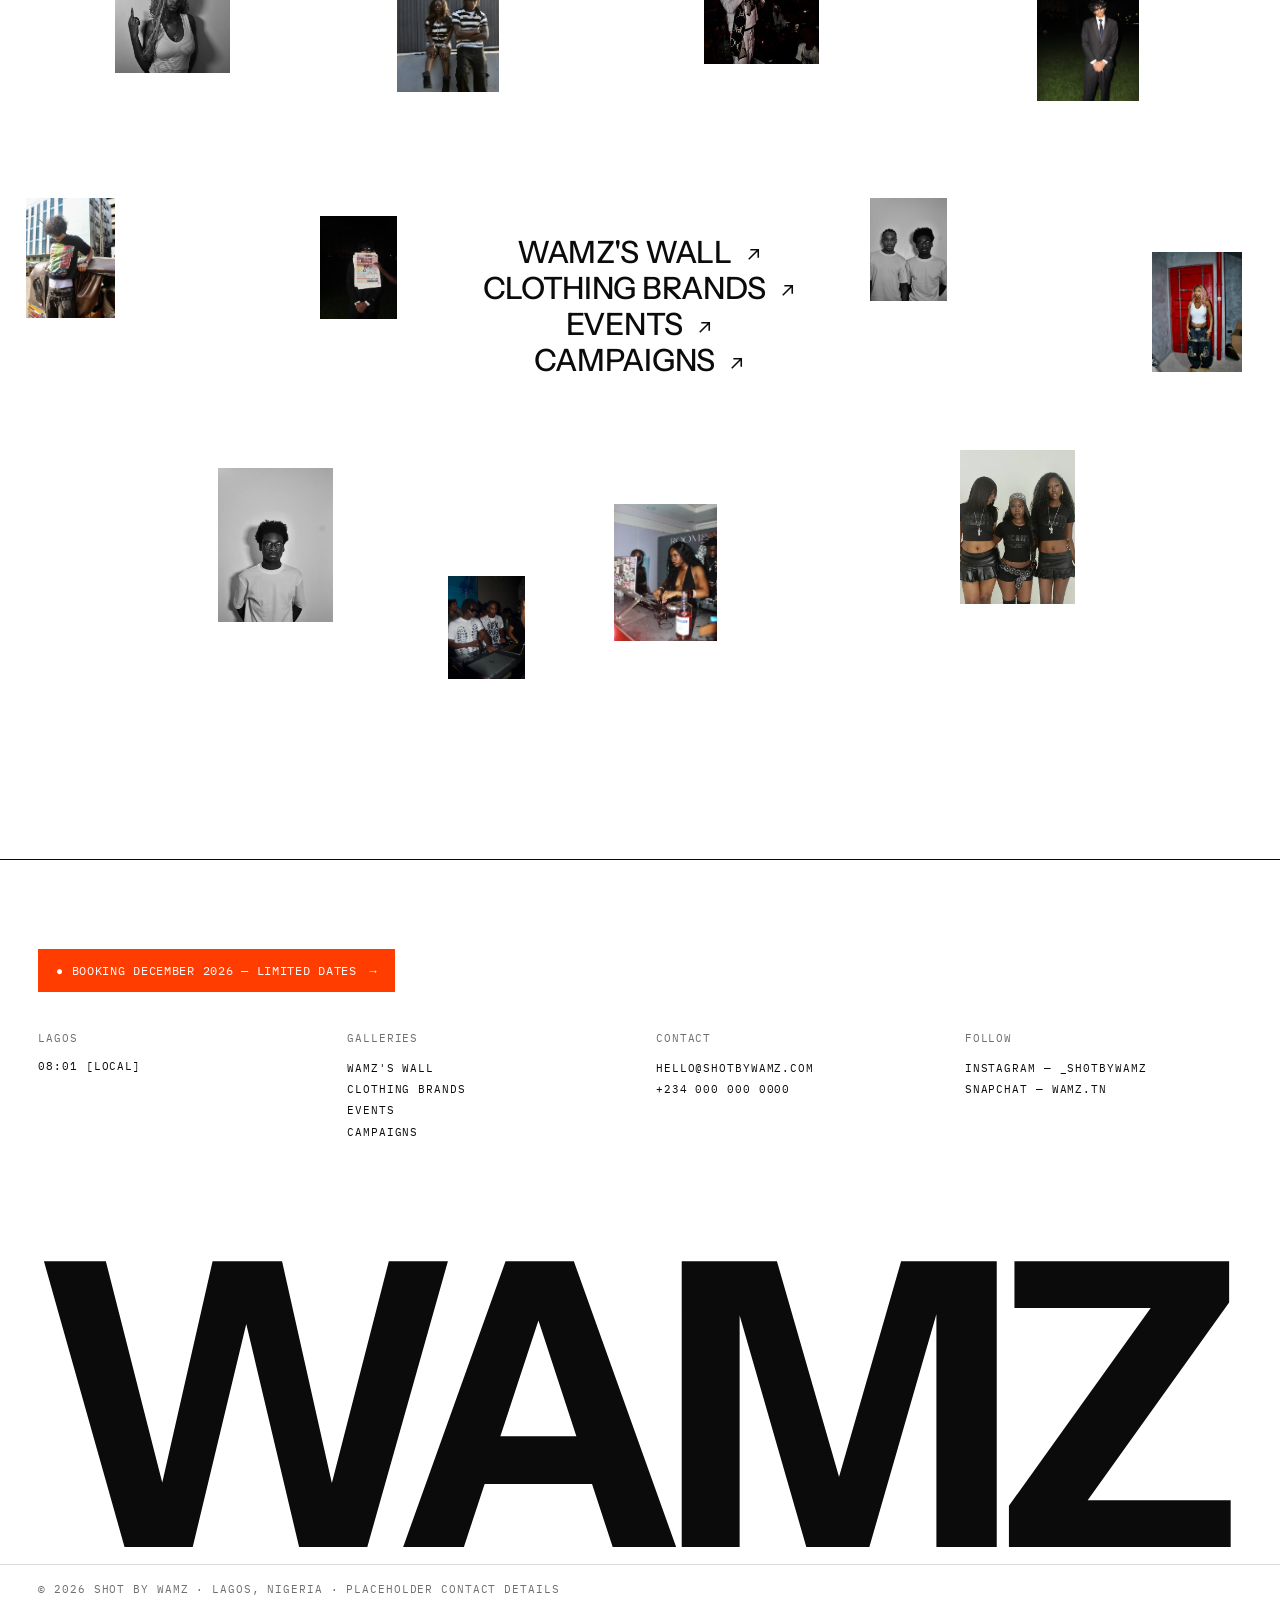
==== commit 4d9daa6e: "Campaigns page, brand names, Room 808 + Engine Room events, blurred Wall Edition 2, drawn arrows, fu" ====
--- a/index.html
+++ b/index.html
@@ -34,8 +34,8 @@
 .names{position:relative;z-index:3;display:grid;gap:0;text-align:center;padding:.4rem .8rem;background:var(--bg)}
 .names a{display:block;font-weight:500;font-size:clamp(1.15rem,2.4vw,2.2rem);line-height:1.18;letter-spacing:-.01em;text-transform:uppercase;transition:opacity .35s,color .35s}
 .names a:hover,.names a:focus-visible{color:var(--accent)}
-.names .ar{display:inline-block;margin-left:.35em;font-size:.8em;animation:nudge 3.4s ease-in-out infinite}
-.names a:nth-child(2) .ar{animation-delay:.5s}.names a:nth-child(3) .ar{animation-delay:1s}
+.names .ar{margin-left:.4em;width:.62em;height:.62em;animation:nudge 3.4s ease-in-out infinite}
+.names a:nth-child(2) .ar{animation-delay:.5s}.names a:nth-child(3) .ar{animation-delay:1s}.names a:nth-child(4) .ar{animation-delay:1.5s}
 @keyframes nudge{0%,55%,100%{transform:translate(0,0)}75%{transform:translate(4px,-4px)}}
 .names.hov a:not(.on){opacity:.22}
 .dimg{position:absolute;z-index:1;width:var(--w);aspect-ratio:3/4;left:var(--x);top:var(--y);overflow:hidden;background:#f1f1f1;animation:float 9s ease-in-out infinite;animation-delay:var(--dl,0s);transition:opacity .5s}
@@ -50,7 +50,14 @@
 .dimg:nth-of-type(5){--x:17%;--y:68%;--w:9vw;--dl:-3s}
 .dimg:nth-of-type(6){--x:48%;--y:72%;--w:8vw;--dl:-5s}
 .dimg:nth-of-type(7){--x:75%;--y:66%;--w:9vw;--dl:-1s}
+.dimg:nth-of-type(n+8){display:block}
+.dimg:nth-of-type(8){--x:2%;--y:38%;--w:7vw;--dl:-7s}
+.dimg:nth-of-type(9){--x:90%;--y:44%;--w:7vw;--dl:-2s}
+.dimg:nth-of-type(10){--x:25%;--y:40%;--w:6vw;--dl:-5s}
+.dimg:nth-of-type(11){--x:68%;--y:38%;--w:6vw;--dl:-3s}
+.dimg:nth-of-type(12){--x:35%;--y:80%;--w:6vw;--dl:-6s}
 @media(max-width:760px){
+ .dimg:nth-of-type(n+8){display:none}
  .doors{height:100svh;min-height:560px}
  .names a{font-size:1.2rem}
  .dimg:nth-of-type(1){--x:6%;--y:8%;--w:26vw}
@@ -73,9 +80,10 @@
 
   <section class="doors" id="doors" aria-label="Galleries">
     <nav class="names" id="names">
-      <a href="wall.html" data-cat="wall">Wamz's Wall<span class="ar" aria-hidden="true">↗</span></a>
-      <a href="clothing.html" data-cat="clothing">Clothing Brands<span class="ar" aria-hidden="true">↗</span></a>
-      <a href="events.html" data-cat="events">Events<span class="ar" aria-hidden="true">↗</span></a>
+      <a href="wall.html" data-cat="wall">Wamz's Wall<i class="ar arr" aria-hidden="true"></i></a>
+      <a href="clothing.html" data-cat="clothing">Clothing Brands<i class="ar arr" aria-hidden="true"></i></a>
+      <a href="events.html" data-cat="events">Events<i class="ar arr" aria-hidden="true"></i></a>
+      <a href="campaigns.html" data-cat="campaigns">Campaigns<i class="ar arr" aria-hidden="true"></i></a>
     </nav>
   </section>
 </main>
@@ -91,7 +99,7 @@
 function build(){
   let cols;
   if (mq.matches) cols = [[H[0], H[2], H[4], H[6]], [H[1], H[3], H[5]]];       // mobile: two columns, right one sits lower
-  else cols = [[H[3], H[6]], [H[1]], [H[0], H[5]], [H[2]], [H[4]]];            // desktop: five columns, continuing down the page
+  else cols = WAMZ.heroDesk;                                                    // desktop: five columns, longer so they fill the taller canvas
   colsEl.innerHTML = cols.map(c => `<div class="col" data-set>${c.map(cell).join('')}</div>`).join('');
   requestAnimationFrame(() => colsEl.querySelectorAll('.cell').forEach((c, i) => setTimeout(() => c.classList.add('in'), 70 * i)));
 }
@@ -99,8 +107,8 @@
 
 /* ---- the "doors": 7 vertical photos around three gallery names ---- */
 const doors = document.getElementById('doors'), names = document.getElementById('names');
-const page = c => c === 'wall' ? 'wall.html' : c + '.html';
-names.insertAdjacentHTML('beforebegin', WAMZ.doors.map(([id, cat]) => `<a class="dimg" href="${page(cat)}" data-cat="${cat}" tabindex="-1" aria-hidden="true"><img src="${thumb(id)}" alt="" loading="lazy"></a>`).join(''));
+const page = c => c + '.html';
+names.insertAdjacentHTML('beforebegin', [...WAMZ.doors, ...WAMZ.doorsDesk].map(([id, cat]) => `<a class="dimg" href="${page(cat)}" data-cat="${cat}" tabindex="-1" aria-hidden="true"><img src="${thumb(id)}" alt="" loading="lazy"></a>`).join(''));
 const hov = cat => { doors.classList.toggle('hov', !!cat); names.classList.toggle('hov', !!cat);
   doors.querySelectorAll('[data-cat]').forEach(el => el.classList.toggle('on', el.dataset.cat === cat)); };
 names.querySelectorAll('a').forEach(a => { a.addEventListener('mouseenter', () => hov(a.dataset.cat)); a.addEventListener('focus', () => hov(a.dataset.cat));
--- a/site.css
+++ b/site.css
@@ -96,3 +96,8 @@
 .bk.sent .bk-done{display:block}
 .bk.sent .bk-row,.bk.sent>label,.bk.sent .bk-submit,.bk.sent .bk-note{display:none}
 @media(max-width:640px){.bk-row{grid-template-columns:1fr}}
+
+/* drawn arrow (never the emoji glyph) */
+.arr{display:inline-block;width:.8em;height:.8em;vertical-align:-.05em;background:currentColor;-webkit-mask:url("data:image/svg+xml,%3Csvg xmlns='http://www.w3.org/2000/svg' viewBox='0 0 24 24'%3E%3Cpath d='M6 18L18 6M8 6h10v10' fill='none' stroke='black' stroke-width='2'/%3E%3C/svg%3E") center/contain no-repeat;mask:url("data:image/svg+xml,%3Csvg xmlns='http://www.w3.org/2000/svg' viewBox='0 0 24 24'%3E%3Cpath d='M6 18L18 6M8 6h10v10' fill='none' stroke='black' stroke-width='2'/%3E%3C/svg%3E") center/contain no-repeat}
+/* tighter gap between a gallery title and its first item */
+.pg.tight h1{margin:1rem 0 0}
